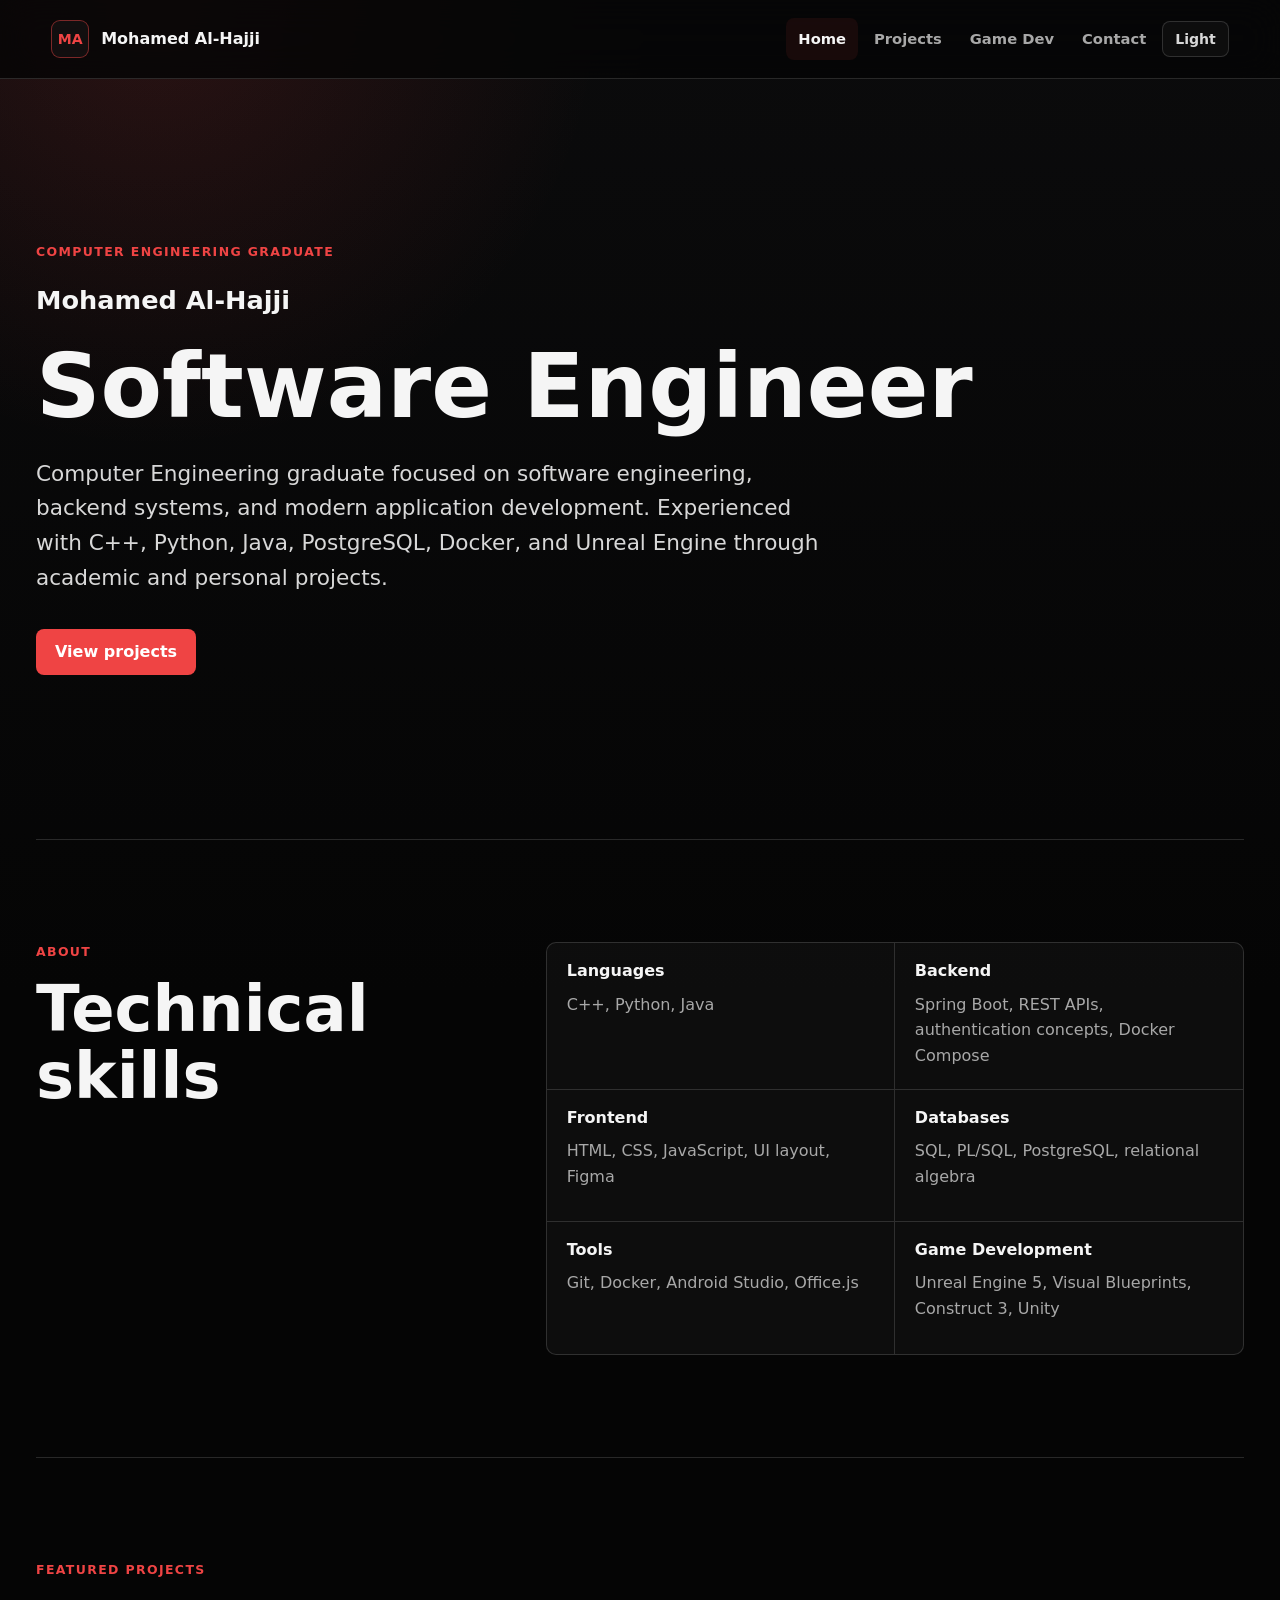
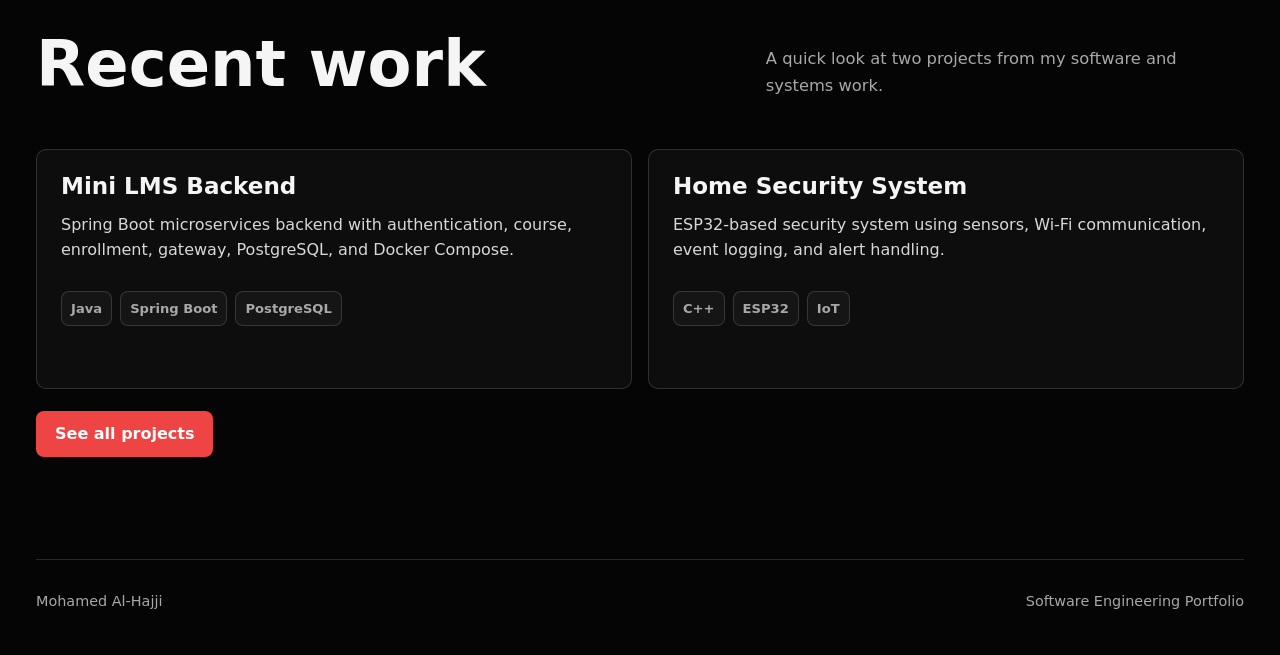
==== index.html @ 83623327 "Update contact and game dev pages" ====
<!DOCTYPE html>
<html lang="en">
<head>
    <meta charset="UTF-8" />
    <meta name="viewport" content="width=device-width, initial-scale=1.0" />
    <meta name="description" content="Mohamed Al-Hajji - Software Engineer portfolio." />
    <title>Mohamed Al-Hajji | Software Engineer</title>
    <link rel="icon" href="data:," />
    <link rel="stylesheet" href="styles.css?v=20260515-4" />
</head>
<body>
    <header class="site-header">
        <a class="brand" href="index.html" aria-label="Mohamed Al-Hajji home">
            <span class="brand-mark">MA</span>
            <span>Mohamed Al-Hajji</span>
        </a>

        <button class="nav-toggle" type="button" aria-label="Open navigation" aria-expanded="false">
            <span></span>
            <span></span>
        </button>

        <nav class="site-nav" aria-label="Primary navigation">
            <a class="active" href="index.html">Home</a>
            <a href="projects.html">Projects</a>
            <a href="game-dev.html">Game Dev</a>
            <a href="contact.html">Contact</a>
            <button class="theme-toggle" type="button" aria-label="Toggle light and dark mode">Light</button>
        </nav>
    </header>

    <main>
        <section class="hero compact-hero">
            <div class="hero-inner">
                <div class="hero-copy reveal">
                    <p class="eyebrow">Computer Engineering Graduate</p>
                    <p class="hero-name">Mohamed Al-Hajji</p>
                    <h1>Software Engineer</h1>
                    <p class="hero-text">
                        Computer Engineering graduate focused on software engineering, backend systems, and modern application development. Experienced with C++, Python, Java, PostgreSQL, Docker, and Unreal Engine through academic and personal projects.
                    </p>
                    <div class="hero-actions">
                        <a class="button primary" href="projects.html">View projects</a>
                    </div>
                </div>
            </div>
        </section>

        <section class="section-block split-section">
            <div class="section-header reveal">
                <p class="eyebrow">About</p>
                <h2>Technical skills</h2>
            </div>

            <div id="skills" class="skill-matrix reveal">
                <div>
                    <h3>Languages</h3>
                    <p>C++, Python, Java</p>
                </div>
                <div>
                    <h3>Backend</h3>
                    <p>Spring Boot, REST APIs, authentication concepts, Docker Compose</p>
                </div>
                <div>
                    <h3>Frontend</h3>
                    <p>HTML, CSS, JavaScript, UI layout, Figma</p>
                </div>
                <div>
                    <h3>Databases</h3>
                    <p>SQL, PL/SQL, PostgreSQL, relational algebra</p>
                </div>
                <div>
                    <h3>Tools</h3>
                    <p>Git, Docker, Android Studio, Office.js</p>
                </div>
                <div>
                    <h3>Game Development</h3>
                    <p>Unreal Engine 5, Visual Blueprints, Construct 3, Unity</p>
                </div>
            </div>
        </section>

        <section class="section-block featured-section">
            <div class="section-header reveal">
                <p class="eyebrow">Featured projects</p>
                <h2>Recent work</h2>
                <p>A quick look at two projects from my software and systems work.</p>
            </div>

            <div class="featured-projects">
                <article class="featured-card reveal">
                    <h3>Mini LMS Backend</h3>
                    <p>Spring Boot microservices backend with authentication, course, enrollment, gateway, PostgreSQL, and Docker Compose.</p>
                    <div class="tag-row">
                        <span>Java</span>
                        <span>Spring Boot</span>
                        <span>PostgreSQL</span>
                    </div>
                </article>

                <article class="featured-card reveal">
                    <h3>Home Security System</h3>
                    <p>ESP32-based security system using sensors, Wi-Fi communication, event logging, and alert handling.</p>
                    <div class="tag-row">
                        <span>C++</span>
                        <span>ESP32</span>
                        <span>IoT</span>
                    </div>
                </article>
            </div>

            <div class="section-actions reveal">
                <a class="button primary" href="projects.html">See all projects</a>
            </div>
        </section>

    </main>

    <footer class="site-footer">
        <span>Mohamed Al-Hajji</span>
        <span>Software Engineering Portfolio</span>
    </footer>

    <script src="script.js?v=20260515-3"></script>
</body>
</html>
---- styles.css ----
:root {
    color-scheme: dark;
    --bg: #050505;
    --bg-2: #0b0b0c;
    --panel: #111113;
    --panel-2: #171719;
    --text: #f5f5f5;
    --muted: #a8a8a8;
    --soft: #d8d8d8;
    --line: rgba(255, 255, 255, 0.14);
    --line-strong: rgba(239, 68, 68, 0.48);
    --accent: #ef4444;
    --accent-2: #fca5a5;
    --shadow: 0 24px 90px rgba(0, 0, 0, 0.36);
    --radius: 10px;
    --page: min(100% - 72px, 1400px);
    --nav-bg: rgba(5, 5, 5, 0.82);
    --tile-bg: rgba(255, 255, 255, 0.035);
    --tile-hover: rgba(239, 68, 68, 0.08);
    --button-bg: var(--accent);
    --button-text: #fff;
}

[data-theme="light"] {
    color-scheme: light;
    --bg: #ffffff;
    --bg-2: #f7f7f8;
    --panel: #ffffff;
    --panel-2: #f4f4f5;
    --text: #171717;
    --muted: #666666;
    --soft: #2f2f2f;
    --line: rgba(23, 23, 23, 0.13);
    --line-strong: rgba(220, 38, 38, 0.46);
    --accent: #dc2626;
    --accent-2: #991b1b;
    --shadow: 0 24px 90px rgba(23, 23, 23, 0.10);
    --nav-bg: rgba(255, 255, 255, 0.86);
    --tile-bg: rgba(23, 23, 23, 0.025);
    --tile-hover: rgba(220, 38, 38, 0.06);
    --button-bg: var(--accent);
    --button-text: #fff;
}

* {
    box-sizing: border-box;
}

html {
    scroll-behavior: smooth;
    overflow-x: hidden;
}

body {
    margin: 0;
    overflow-x: hidden;
    background:
        radial-gradient(circle at 12% 0%, color-mix(in srgb, var(--accent) 14%, transparent), transparent 28rem),
        linear-gradient(180deg, var(--bg-2) 0%, var(--bg) 44%, var(--bg) 100%);
    color: var(--text);
    font-family: Inter, ui-sans-serif, system-ui, -apple-system, BlinkMacSystemFont, "Segoe UI", sans-serif;
    line-height: 1.6;
    text-rendering: optimizeLegibility;
}

body.nav-open {
    overflow: hidden;
}

body.modal-open {
    overflow: hidden;
}

a {
    color: inherit;
}

img {
    display: block;
    max-width: 100%;
}

.site-header {
    position: sticky;
    top: 0;
    z-index: 20;
    display: flex;
    align-items: center;
    justify-content: space-between;
    width: 100%;
    padding: 18px clamp(24px, 4vw, 56px);
    background: var(--nav-bg);
    border-bottom: 1px solid var(--line);
    backdrop-filter: blur(18px);
}

.brand {
    display: inline-flex;
    align-items: center;
    gap: 12px;
    color: var(--text);
    font-weight: 760;
    text-decoration: none;
}

.brand-mark {
    display: grid;
    place-items: center;
    width: 38px;
    height: 38px;
    border: 1px solid var(--line-strong);
    border-radius: 9px;
    background: var(--tile-bg);
    color: var(--accent);
    font-size: 0.88rem;
    font-weight: 850;
}

.site-nav {
    display: flex;
    align-items: center;
    gap: 4px;
}

.site-nav a {
    padding: 9px 12px;
    border-radius: 8px;
    color: var(--muted);
    font-size: 0.92rem;
    font-weight: 680;
    text-decoration: none;
    transition: color 160ms ease, background 160ms ease;
}

.site-nav a:hover,
.site-nav a.active {
    background: var(--tile-hover);
    color: var(--text);
}

.theme-toggle {
    min-height: 36px;
    padding: 0 12px;
    border: 1px solid var(--line);
    border-radius: 8px;
    background: var(--tile-bg);
    color: var(--soft);
    font: inherit;
    font-size: 0.88rem;
    font-weight: 780;
    cursor: pointer;
}

.theme-toggle:hover {
    border-color: var(--line-strong);
    color: var(--text);
}

.nav-toggle {
    display: none;
    width: 42px;
    height: 42px;
    border: 1px solid var(--line-strong);
    border-radius: 9px;
    background: rgba(255, 255, 255, 0.04);
    cursor: pointer;
}

.nav-toggle span {
    display: block;
    width: 18px;
    height: 2px;
    margin: 5px auto;
    background: var(--text);
    transition: transform 180ms ease;
}

.hero {
    min-height: calc(100svh - 75px);
    display: grid;
    align-items: center;
    padding: clamp(46px, 6vw, 74px) 0;
}

.compact-hero {
    min-height: min(760px, calc(100svh - 75px));
}

.page-hero {
    min-height: auto;
    padding-bottom: 42px;
}

.hero-inner,
.section-block,
.contact-inner,
.site-footer {
    width: var(--page);
    margin: 0 auto;
}

.hero-inner {
    display: grid;
    grid-template-columns: 1fr;
    gap: clamp(30px, 5vw, 58px);
    align-items: start;
}

.hero-copy,
.hero-summary {
    min-width: 0;
    max-width: 100%;
}

.eyebrow {
    margin: 0;
    color: var(--accent);
    font-size: 0.78rem;
    font-weight: 850;
    letter-spacing: 0.11em;
    text-transform: uppercase;
}

h1,
h2,
h3 {
    margin: 0;
    line-height: 1.05;
    letter-spacing: 0;
    text-wrap: balance;
}

h1 {
    max-width: 1180px;
    margin-top: 18px;
    font-size: clamp(3.2rem, 6.1vw, 6.65rem);
}

h2 {
    max-width: 860px;
    font-size: clamp(2.1rem, 5vw, 4.4rem);
}

h3 {
    font-size: clamp(1.18rem, 1.8vw, 1.6rem);
}

p {
    margin: 0;
    color: var(--muted);
    overflow-wrap: break-word;
}

.hero-text {
    max-width: 760px;
    margin-top: 24px;
    color: var(--soft);
    font-size: clamp(1.05rem, 1.8vw, 1.35rem);
}

.hero-name {
    margin-top: 18px;
    color: var(--text);
    font-size: clamp(1.2rem, 2vw, 1.8rem);
    font-weight: 850;
}

.compact-hero h1,
.page-hero h1 {
    font-size: clamp(3.2rem, 7vw, 7.5rem);
}

.compact-hero .hero-text {
    max-width: 800px;
}

.hero-actions {
    display: flex;
    flex-wrap: wrap;
    gap: 12px;
    margin-top: 34px;
}

.button {
    display: inline-flex;
    align-items: center;
    justify-content: center;
    min-height: 46px;
    padding: 0 18px;
    border: 1px solid transparent;
    border-radius: 8px;
    font-weight: 780;
    text-decoration: none;
    transition: transform 160ms ease, background 160ms ease, border-color 160ms ease;
}

.button:hover {
    transform: translateY(-2px);
}

.button.primary {
    background: var(--button-bg);
    color: var(--button-text);
}

.button.secondary {
    border-color: var(--line-strong);
    background: rgba(255, 255, 255, 0.04);
    color: var(--text);
}

.hero-summary {
    width: 100%;
    padding: 24px;
    border: 1px solid var(--line);
    border-radius: var(--radius);
    background: var(--tile-bg);
    box-shadow: var(--shadow);
}

.hero-summary dl {
    display: grid;
    grid-template-columns: repeat(3, minmax(0, 1fr));
    gap: 22px;
    margin: 0;
}

.hero-summary div {
    display: grid;
    gap: 4px;
    padding-right: 22px;
    border-right: 1px solid var(--line);
}

.hero-summary div:last-child {
    padding-right: 0;
    border-right: 0;
}

.hero-summary dt {
    color: var(--muted);
    font-size: 0.78rem;
    font-weight: 800;
    text-transform: uppercase;
}

.hero-summary dd {
    margin: 0;
    color: var(--text);
    font-weight: 760;
}

.section-block {
    padding: clamp(58px, 8vw, 104px) 0;
    border-top: 1px solid var(--line);
    scroll-margin-top: 78px;
}

.section-header {
    display: grid;
    grid-template-columns: minmax(0, 0.88fr) minmax(320px, 0.62fr);
    gap: clamp(22px, 4vw, 64px);
    align-items: end;
    margin-bottom: clamp(28px, 4vw, 50px);
}

.section-header .eyebrow {
    grid-column: 1 / -1;
}

.section-header p:not(.eyebrow) {
    max-width: 520px;
    font-size: 1.02rem;
}

.work-list {
    display: grid;
    border-top: 1px solid var(--line);
}

.project-grid {
    display: grid;
    grid-template-columns: repeat(3, minmax(0, 1fr));
    gap: 16px;
}

.project-tile {
    display: flex;
    flex-direction: column;
    min-height: 228px;
    padding: 22px;
    border: 1px solid var(--line);
    border-radius: var(--radius);
    background: var(--tile-bg);
    color: inherit;
    text-align: left;
    cursor: pointer;
    transition: transform 170ms ease, border-color 170ms ease, background 170ms ease;
}

.project-tile:hover,
.project-tile:focus-visible {
    transform: translateY(-4px);
    border-color: var(--line-strong);
    background: var(--tile-hover);
    outline: none;
}

.project-tile > span {
    color: var(--accent);
    font-size: 0.82rem;
    font-weight: 850;
}

.project-tile h3 {
    margin-top: 0;
}

.project-tile p {
    margin-top: 12px;
    color: var(--soft);
}

.project-tile .tag-row {
    margin-top: auto;
    padding-top: 20px;
}

.featured-projects {
    display: grid;
    grid-template-columns: repeat(2, minmax(0, 1fr));
    gap: 16px;
}

.featured-card {
    min-height: 240px;
    padding: 24px;
    border: 1px solid var(--line);
    border-radius: var(--radius);
    background: var(--tile-bg);
}

.featured-card p {
    margin-top: 14px;
    color: var(--soft);
}

.featured-card .tag-row {
    margin-top: 28px;
}

.section-actions {
    display: flex;
    margin-top: 22px;
}

.work-item {
    display: grid;
    grid-template-columns: 96px minmax(0, 1fr);
    gap: clamp(20px, 4vw, 54px);
    padding: clamp(26px, 4vw, 46px) 0;
    border-bottom: 1px solid var(--line);
}

.work-index {
    color: var(--accent);
    font-size: 0.95rem;
    font-weight: 850;
}

.work-main {
    display: grid;
    grid-template-columns: minmax(0, 1fr) minmax(260px, 0.44fr);
    gap: clamp(18px, 4vw, 58px);
    align-items: start;
}

.work-title-row {
    display: grid;
    gap: 10px;
}

.work-title-row span {
    width: max-content;
    max-width: 100%;
    padding: 6px 10px;
    border: 1px solid var(--line);
    border-radius: 999px;
    color: var(--accent-2);
    font-size: 0.78rem;
    font-weight: 800;
}

.work-main p {
    color: var(--soft);
    font-size: 1rem;
}

.tag-row {
    grid-column: 1 / -1;
    display: flex;
    flex-wrap: wrap;
    gap: 8px;
}

.tag-row span {
    padding: 6px 9px;
    border: 1px solid var(--line);
    border-radius: 8px;
    background: var(--tile-bg);
    color: var(--muted);
    font-size: 0.82rem;
    font-weight: 720;
}

.split-section {
    display: grid;
    grid-template-columns: minmax(0, 0.62fr) minmax(0, 1fr);
    gap: clamp(28px, 6vw, 90px);
    align-items: start;
}

.split-section .section-header {
    display: block;
    margin-bottom: 0;
}

.split-section .section-header h2 {
    margin-top: 14px;
}

.split-section .section-header p:not(.eyebrow) {
    margin-top: 18px;
}

.skill-matrix {
    display: grid;
    grid-template-columns: repeat(2, minmax(0, 1fr));
    border: 1px solid var(--line);
    border-radius: var(--radius);
    overflow: hidden;
    background: var(--tile-bg);
}

.skill-matrix div {
    min-height: 132px;
    padding: 20px;
    border-right: 1px solid var(--line);
    border-bottom: 1px solid var(--line);
}

.skill-matrix div:nth-child(2n) {
    border-right: 0;
}

.skill-matrix div:nth-last-child(-n + 2) {
    border-bottom: 0;
}

.skill-matrix h3 {
    font-size: 1rem;
}

.skill-matrix p {
    margin-top: 12px;
}

.secondary-section {
    color: var(--soft);
}

.game-list {
    display: grid;
    grid-template-columns: repeat(3, minmax(0, 1fr));
    gap: 16px;
}

.game-hero h1 {
    max-width: 900px;
}

.game-hero {
    min-height: auto;
    padding-bottom: clamp(34px, 5vw, 56px);
}

.game-showcase {
    display: grid;
    gap: 22px;
}

.game-feature {
    display: grid;
    grid-template-columns: minmax(280px, 0.48fr) minmax(0, 1fr);
    gap: clamp(20px, 4vw, 56px);
    align-items: center;
    padding: clamp(16px, 2.6vw, 28px);
    border: 1px solid var(--line);
    border-radius: var(--radius);
    background: var(--tile-bg);
}

.game-feature img {
    width: 100%;
    aspect-ratio: 16 / 9;
    object-fit: cover;
    border: 1px solid var(--line);
    border-radius: 8px;
}

.game-feature span {
    color: var(--accent);
    font-size: 0.78rem;
    font-weight: 850;
    letter-spacing: 0.08em;
    text-transform: uppercase;
}

.game-feature h3 {
    margin-top: 10px;
}

.game-feature p {
    max-width: 700px;
    margin-top: 14px;
    color: var(--soft);
}

.game-feature a {
    display: inline-flex;
    margin-top: 18px;
    color: var(--accent-2);
    font-weight: 800;
    text-decoration: none;
}

.game-feature a:hover {
    text-decoration: underline;
}

.game-item {
    overflow: hidden;
    border: 1px solid var(--line);
    border-radius: var(--radius);
    background: var(--tile-bg);
}

.game-item img {
    width: 100%;
    aspect-ratio: 16 / 9;
    object-fit: cover;
    border-bottom: 1px solid var(--line);
}

.game-item div {
    padding: 18px;
}

.game-item h3 {
    font-size: 1.08rem;
}

.game-item p {
    margin-top: 9px;
    font-size: 0.92rem;
}

.game-item a {
    display: inline-flex;
    margin-top: 14px;
    color: var(--accent-2);
    font-weight: 800;
    text-decoration: none;
}

.game-item a:hover {
    text-decoration: underline;
}

.resume-panel {
    display: grid;
    grid-template-columns: minmax(240px, 360px) minmax(0, 1fr);
    gap: clamp(24px, 6vw, 80px);
    align-items: center;
    padding: clamp(18px, 3vw, 28px);
    border: 1px solid var(--line);
    border-radius: var(--radius);
    background: var(--tile-bg);
}

.resume-page-section {
    padding-top: 30px;
}

.contact-hero {
    padding-bottom: clamp(34px, 5vw, 56px);
}

.resume-preview-large {
    max-width: 430px;
}

.resume-preview {
    overflow: hidden;
    border: 1px solid var(--line);
    border-radius: 8px;
    background: #fff;
}

.resume-preview img {
    width: 100%;
}

.resume-copy {
    max-width: 620px;
}

.resume-copy p {
    margin-top: 14px;
    color: var(--soft);
}

.resume-copy .button {
    margin-top: 24px;
}

.resume-summary-grid {
    display: grid;
    grid-template-columns: repeat(2, minmax(0, 1fr));
    gap: 12px;
    margin-top: 22px;
}

.resume-summary-grid div {
    padding: 16px;
    border: 1px solid var(--line);
    border-radius: 8px;
    background: var(--tile-bg);
}

.resume-summary-grid h4 {
    margin: 0;
    color: var(--text);
    font-size: 0.92rem;
}

.resume-summary-grid p {
    margin-top: 8px;
    font-size: 0.92rem;
}

.contact-section {
    padding: clamp(64px, 9vw, 118px) 0;
    border-top: 1px solid var(--line);
}

.project-modal[hidden] {
    display: none;
}

.project-modal {
    position: fixed;
    inset: 0;
    z-index: 50;
    display: grid;
    place-items: center;
    padding: 22px;
}

.modal-backdrop {
    position: absolute;
    inset: 0;
    background: rgba(3, 6, 12, 0.78);
    backdrop-filter: blur(10px);
}

.modal-card {
    position: relative;
    width: min(900px, 100%);
    max-height: min(760px, calc(100vh - 44px));
    overflow: auto;
    padding: clamp(24px, 4vw, 42px);
    border: 1px solid var(--line-strong);
    border-radius: var(--radius);
    background: var(--panel);
    box-shadow: var(--shadow);
}

.modal-close {
    position: absolute;
    top: 18px;
    right: 18px;
    min-height: 38px;
    padding: 0 12px;
    border: 1px solid var(--line);
    border-radius: 8px;
    background: var(--tile-bg);
    color: var(--soft);
    font: inherit;
    font-weight: 760;
    cursor: pointer;
}

.modal-close:hover {
    color: var(--text);
    border-color: var(--line-strong);
}

.modal-card h2 {
    max-width: 720px;
    margin-top: 12px;
    font-size: clamp(2rem, 5vw, 4rem);
}

#modal-summary {
    max-width: 760px;
    margin-top: 18px;
    color: var(--soft);
    font-size: 1.06rem;
}

.modal-grid {
    display: grid;
    grid-template-columns: minmax(0, 1fr) minmax(220px, 0.42fr);
    gap: clamp(22px, 4vw, 54px);
    margin-top: 34px;
}

.modal-grid h3 {
    font-size: 1rem;
}

.modal-grid ul {
    display: grid;
    gap: 10px;
    margin: 14px 0 0;
    padding-left: 18px;
    color: var(--soft);
}

.contact-inner h2 {
    max-width: 950px;
    margin-top: 14px;
}

.contact-links {
    display: flex;
    flex-wrap: wrap;
    gap: 12px;
    margin-top: 28px;
}

.contact-links a {
    padding: 10px 13px;
    border: 1px solid var(--line);
    border-radius: 8px;
    color: var(--soft);
    text-decoration: none;
}

.contact-links a:hover {
    border-color: var(--line-strong);
    color: var(--text);
}

.certificates-section {
    padding-top: clamp(42px, 6vw, 72px);
}

.certificate-grid {
    display: grid;
    grid-template-columns: repeat(3, minmax(0, 1fr));
    gap: 16px;
}

.certificate-card {
    display: flex;
    flex-direction: column;
    min-height: 230px;
    padding: 22px;
    border: 1px solid var(--line);
    border-radius: var(--radius);
    background: var(--tile-bg);
    color: inherit;
    text-decoration: none;
    transition: transform 170ms ease, border-color 170ms ease, background 170ms ease;
}

.certificate-card:hover,
.certificate-card:focus-visible {
    transform: translateY(-4px);
    border-color: var(--line-strong);
    background: var(--tile-hover);
    outline: none;
}

.certificate-card span {
    color: var(--accent);
    font-size: 0.78rem;
    font-weight: 850;
    letter-spacing: 0.08em;
    text-transform: uppercase;
}

.certificate-card h3 {
    margin-top: 24px;
}

.certificate-card p {
    margin-top: 12px;
    color: var(--soft);
}

.game-project-grid .game-tile {
    min-height: 390px;
}

.game-tile img {
    width: 100%;
    aspect-ratio: 16 / 9;
    object-fit: cover;
    border: 1px solid var(--line);
    border-radius: 8px;
    margin-bottom: 18px;
}

.game-tile h3 {
    margin-top: 0;
}

.modal-link {
    display: inline-flex;
    align-items: center;
    justify-content: center;
    margin-top: 20px;
    min-height: 44px;
    padding: 0 16px;
    border: 1px solid var(--accent);
    border-radius: 8px;
    background: var(--accent);
    color: #fff;
    font-weight: 850;
    text-decoration: none;
    transition: transform 160ms ease, background 160ms ease;
}

.modal-link:hover {
    transform: translateY(-2px);
    text-decoration: none;
}

.site-footer {
    display: flex;
    justify-content: space-between;
    gap: 18px;
    padding: 30px 0 42px;
    border-top: 1px solid var(--line);
    color: var(--muted);
    font-size: 0.9rem;
}

.reveal {
    opacity: 0;
    transform: translateY(12px);
    transition: opacity 520ms ease, transform 520ms ease;
}

.reveal.is-visible {
    opacity: 1;
    transform: translateY(0);
}

@media (prefers-reduced-motion: reduce) {
    html {
        scroll-behavior: auto;
    }

    *,
    *::before,
    *::after {
        transition-duration: 1ms !important;
        animation-duration: 1ms !important;
        animation-iteration-count: 1 !important;
    }
}

@media (max-width: 1040px) {
    :root {
        --page: min(100% - 44px, 1400px);
    }

    .hero-inner,
    .section-header,
    .split-section,
    .work-main {
        grid-template-columns: 1fr;
    }

    .hero {
        min-height: auto;
    }

    .hero-summary {
        max-width: 640px;
    }

    .hero-summary dl {
        grid-template-columns: 1fr;
    }

    .hero-summary div {
        padding-right: 0;
        padding-bottom: 20px;
        border-right: 0;
        border-bottom: 1px solid var(--line);
    }

    .hero-summary div:last-child {
        padding-bottom: 0;
        border-bottom: 0;
    }

    .game-list {
        grid-template-columns: 1fr;
    }

    .project-grid {
        grid-template-columns: repeat(2, minmax(0, 1fr));
    }

    .certificate-grid {
        grid-template-columns: 1fr;
    }

    .game-feature {
        grid-template-columns: 1fr;
    }

    .game-item {
        display: grid;
        grid-template-columns: 240px minmax(0, 1fr);
        align-items: stretch;
    }

    .game-item img {
        height: 100%;
        min-height: 170px;
        aspect-ratio: auto;
        border-right: 1px solid var(--line);
        border-bottom: 0;
    }
}

@media (max-width: 760px) {
    :root {
        --page: calc(100% - 28px);
    }

    .site-header {
        padding: 13px 16px;
    }

    .nav-toggle {
        display: block;
    }

    .nav-toggle[aria-expanded="true"] span:first-child {
        transform: translateY(3.5px) rotate(45deg);
    }

    .nav-toggle[aria-expanded="true"] span:last-child {
        transform: translateY(-3.5px) rotate(-45deg);
    }

    .site-nav {
        position: fixed;
        inset: 66px 14px auto 14px;
        display: grid;
        gap: 4px;
        padding: 12px;
        border: 1px solid var(--line-strong);
        border-radius: var(--radius);
        background: var(--panel);
        box-shadow: var(--shadow);
        opacity: 0;
        transform: translateY(-10px);
        pointer-events: none;
        transition: opacity 160ms ease, transform 160ms ease;
    }

    body.nav-open .site-nav {
        opacity: 1;
        transform: translateY(0);
        pointer-events: auto;
    }

    .hero {
        min-height: calc(100svh - 69px);
        padding: 46px 0 64px;
    }

    h1 {
        font-size: clamp(3.05rem, 15vw, 4.4rem);
    }

    h2 {
        font-size: clamp(2rem, 10vw, 3.1rem);
    }

    .work-item {
        grid-template-columns: 1fr;
    }

    .work-index {
        font-size: 0.84rem;
    }

    .skill-matrix,
    .resume-summary-grid,
    .resume-panel,
    .game-item,
    .project-grid,
    .featured-projects,
    .modal-grid {
        grid-template-columns: 1fr;
    }

    .project-tile {
        min-height: 210px;
    }

    .skill-matrix div,
    .skill-matrix div:nth-child(2n),
    .skill-matrix div:nth-last-child(-n + 2) {
        min-height: auto;
        border-right: 0;
        border-bottom: 1px solid var(--line);
    }

    .skill-matrix div:last-child {
        border-bottom: 0;
    }

    .game-item img {
        height: auto;
        min-height: 0;
        aspect-ratio: 16 / 9;
        border-right: 0;
        border-bottom: 1px solid var(--line);
    }

    .hero-actions .button,
    .contact-links a {
        width: 100%;
    }

    .site-footer {
        display: grid;
    }
}
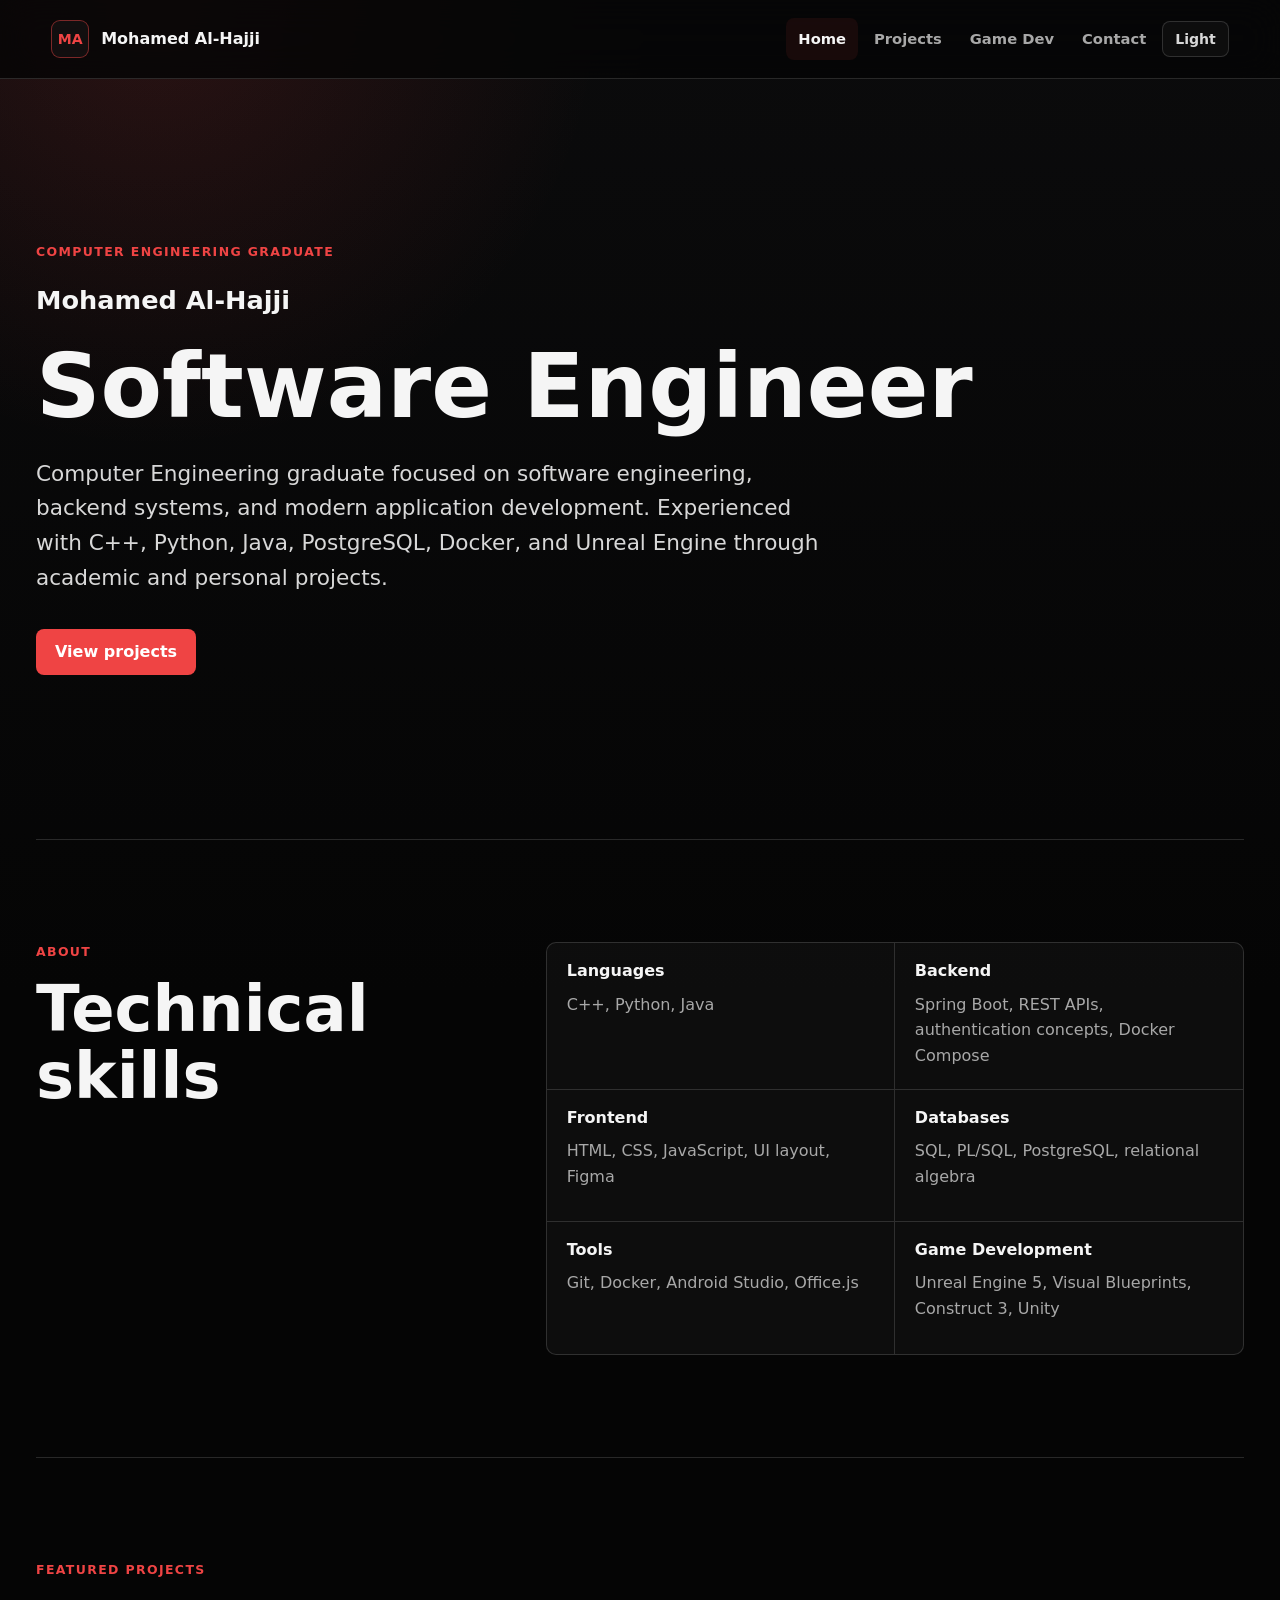
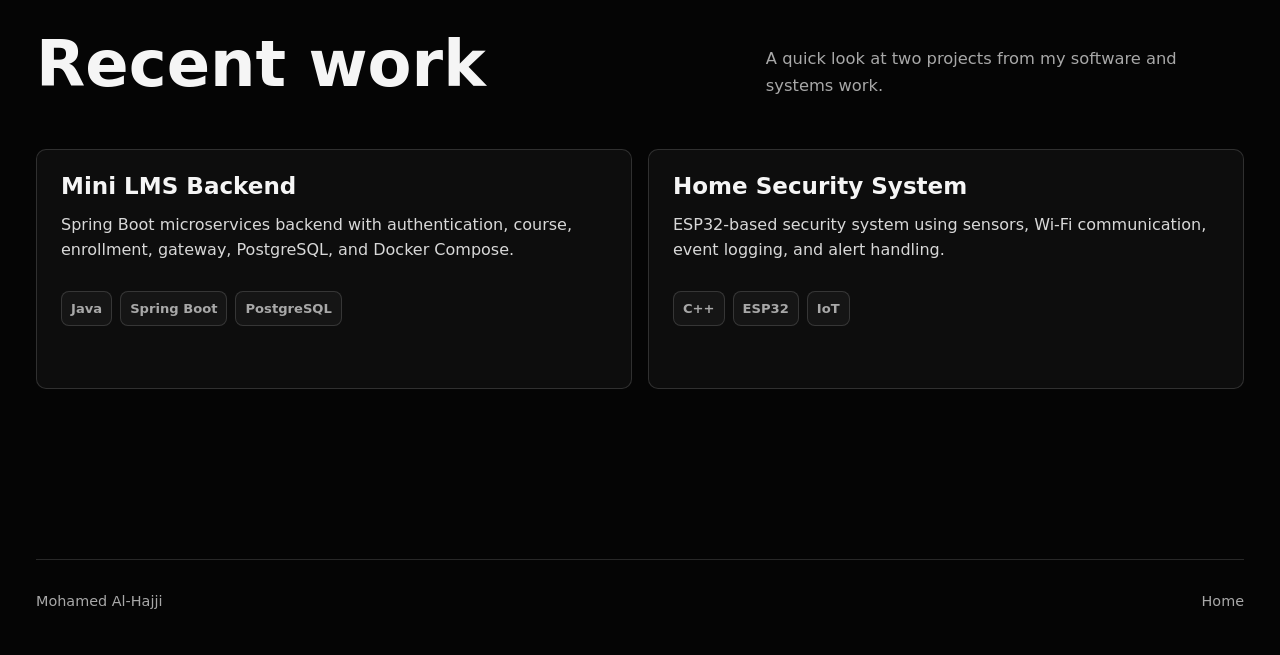
==== commit 36e8641f: "Highlight GambaSim and list game projects" ====
--- a/index.html
+++ b/index.html
@@ -6,7 +6,7 @@
     <meta name="description" content="Mohamed Al-Hajji - Software Engineer portfolio." />
     <title>Mohamed Al-Hajji | Software Engineer</title>
     <link rel="icon" href="data:," />
-    <link rel="stylesheet" href="styles.css?v=20260515-4" />
+    <link rel="stylesheet" href="styles.css?v=20260521-3" />
 </head>
 <body>
     <header class="site-header">
@@ -118,9 +118,9 @@
 
     <footer class="site-footer">
         <span>Mohamed Al-Hajji</span>
-        <span>Software Engineering Portfolio</span>
+        <span>Home</span>
     </footer>
 
-    <script src="script.js?v=20260515-3"></script>
+    <script src="script.js?v=20260521-3"></script>
 </body>
 </html>
--- a/styles.css
+++ b/styles.css
@@ -321,14 +321,14 @@
 .hero-summary dl {
     display: grid;
     grid-template-columns: repeat(3, minmax(0, 1fr));
-    gap: 22px;
+    gap: 18px;
     margin: 0;
 }
 
 .hero-summary div {
     display: grid;
     gap: 4px;
-    padding-right: 22px;
+    padding-right: 18px;
     border-right: 1px solid var(--line);
 }
 
@@ -575,13 +575,103 @@
     gap: 16px;
 }
 
+.game-project-list {
+    display: grid;
+    gap: 16px;
+}
+
+.game-list-card {
+    display: grid;
+    grid-template-columns: minmax(220px, 0.34fr) minmax(0, 1fr);
+    gap: clamp(18px, 3vw, 34px);
+    align-items: center;
+    min-height: 220px;
+    padding: 18px;
+    border: 1px solid var(--line);
+    border-radius: var(--radius);
+    background: var(--tile-bg);
+    color: inherit;
+    font: inherit;
+    text-align: left;
+    cursor: pointer;
+    transition: transform 170ms ease, border-color 170ms ease, background 170ms ease;
+}
+
+.game-list-card:hover,
+.game-list-card:focus-visible {
+    transform: translateY(-3px);
+    border-color: var(--line-strong);
+    background: var(--tile-hover);
+    outline: none;
+}
+
+.game-list-card img {
+    width: 100%;
+    aspect-ratio: 16 / 9;
+    object-fit: cover;
+    border: 1px solid var(--line);
+    border-radius: 8px;
+}
+
+.game-list-card h3 {
+    margin-top: 0;
+}
+
+.game-list-card p {
+    max-width: 760px;
+    margin-top: 12px;
+    color: var(--soft);
+}
+
+.game-list-card .tag-row {
+    margin-top: 18px;
+}
+
+.game-list-card-featured {
+    grid-template-columns: minmax(320px, 0.48fr) minmax(0, 1fr);
+    min-height: 320px;
+    padding: clamp(18px, 3vw, 28px);
+    border-color: var(--line-strong);
+    background: linear-gradient(135deg, var(--tile-hover), var(--tile-bg));
+}
+
+.game-list-card-featured h3 {
+    font-size: clamp(2rem, 4.4vw, 4rem);
+}
+
+.game-list-card-featured p {
+    max-width: 860px;
+    font-size: clamp(1.02rem, 1.7vw, 1.22rem);
+}
+
+.game-card-label {
+    display: inline-flex;
+    margin-bottom: 12px;
+    color: var(--accent);
+    font-size: 0.78rem;
+    font-weight: 850;
+    letter-spacing: 0.09em;
+    text-transform: uppercase;
+}
+
 .game-hero h1 {
     max-width: 900px;
 }
 
 .game-hero {
     min-height: auto;
-    padding-bottom: clamp(34px, 5vw, 56px);
+    padding: clamp(34px, 5vw, 58px) 0 clamp(26px, 4vw, 42px);
+}
+
+.game-hero .hero-inner {
+    grid-template-columns: minmax(0, 0.72fr) minmax(420px, 1fr);
+    gap: clamp(24px, 4vw, 48px);
+    align-items: center;
+}
+
+.game-hero h1 {
+    margin-top: 0;
+    font-size: clamp(2.7rem, 5vw, 5.4rem);
 }
 
 .game-showcase {
@@ -863,8 +953,20 @@
     color: var(--text);
 }
 
-.certificates-section {
-    padding-top: clamp(42px, 6vw, 72px);
+.certificates-section,
+#games {
+    padding-top: clamp(34px, 5vw, 64px);
+    padding-bottom: clamp(42px, 6vw, 78px);
+}
+
+.certificates-section .section-header,
+#games .section-header {
+    margin-bottom: clamp(22px, 3vw, 34px);
+}
+
+.certificates-section .section-header h2,
+#games .section-header h2 {
+    font-size: clamp(1.9rem, 3.5vw, 3.35rem);
 }
 
 .certificate-grid {
@@ -876,13 +978,17 @@
 .certificate-card {
     display: flex;
     flex-direction: column;
-    min-height: 230px;
-    padding: 22px;
+    min-height: 0;
+    overflow: hidden;
+    padding: 0;
     border: 1px solid var(--line);
     border-radius: var(--radius);
     background: var(--tile-bg);
     color: inherit;
+    font: inherit;
+    text-align: left;
     text-decoration: none;
+    cursor: pointer;
     transition: transform 170ms ease, border-color 170ms ease, background 170ms ease;
 }
 
@@ -894,7 +1000,17 @@
     outline: none;
 }
 
+.certificate-card img {
+    width: 100%;
+    aspect-ratio: 4 / 3;
+    object-fit: cover;
+    object-position: top center;
+    border-bottom: 1px solid var(--line);
+    background: #fff;
+}
+
 .certificate-card span {
+    margin: 16px 18px 0;
     color: var(--accent);
     font-size: 0.78rem;
     font-weight: 850;
@@ -903,16 +1019,12 @@
 }
 
 .certificate-card h3 {
-    margin-top: 24px;
-}
-
-.certificate-card p {
-    margin-top: 12px;
-    color: var(--soft);
+    margin: 8px 18px 18px;
+    font-size: clamp(1.05rem, 1.6vw, 1.28rem);
 }
 
 .game-project-grid .game-tile {
-    min-height: 390px;
+    min-height: 350px;
 }
 
 .game-tile img {
@@ -949,6 +1061,66 @@
     text-decoration: none;
 }
 
+.certificate-modal[hidden] {
+    display: none;
+}
+
+.certificate-modal {
+    position: fixed;
+    inset: 0;
+    z-index: 60;
+    display: grid;
+    place-items: center;
+    padding: 12px;
+}
+
+.certificate-modal-card {
+    position: relative;
+    display: grid;
+    grid-template-rows: auto auto;
+    width: min(1180px, calc((100vh - 88px) * 1.2941176471), calc(100vw - 24px));
+    max-height: calc(100vh - 24px);
+    overflow: hidden;
+    border: 1px solid var(--line-strong);
+    border-radius: var(--radius);
+    background: var(--panel);
+    box-shadow: var(--shadow);
+}
+
+.certificate-modal-header {
+    display: flex;
+    align-items: center;
+    justify-content: space-between;
+    gap: 16px;
+    padding: 16px 18px;
+    border-bottom: 1px solid var(--line);
+}
+
+.certificate-modal-header h2 {
+    max-width: calc(100% - 92px);
+    font-size: clamp(1.15rem, 2vw, 1.8rem);
+}
+
+.certificate-modal-header .modal-close {
+    position: static;
+    flex: 0 0 auto;
+}
+
+#certificate-frame {
+    width: 100%;
+    aspect-ratio: 792 / 612;
+    border: 0;
+    background: #fff;
+}
+
+#certificate-image {
+    display: none;
+    width: 100%;
+    aspect-ratio: 792 / 612;
+    object-fit: contain;
+    background: #fff;
+}
+
 .site-footer {
     display: flex;
     justify-content: space-between;
@@ -1022,6 +1194,15 @@
 
     .game-list {
         grid-template-columns: 1fr;
+    }
+
+    .game-list-card,
+    .game-list-card-featured {
+        grid-template-columns: 1fr;
+    }
+
+    .game-list-card {
+        min-height: 0;
     }
 
     .project-grid {
@@ -1099,6 +1280,31 @@
         padding: 46px 0 64px;
     }
 
+    .game-hero {
+        min-height: auto;
+        padding: 36px 0 30px;
+    }
+
+    .game-hero .hero-inner {
+        grid-template-columns: 1fr;
+        gap: 20px;
+    }
+
+    .game-hero h1 {
+        max-width: 9ch;
+        font-size: clamp(2.85rem, 13vw, 4rem);
+        line-height: 0.98;
+    }
+
+    .game-hero .hero-summary {
+        padding: 20px;
+    }
+
+    .hero-summary dd {
+        font-size: clamp(1rem, 6vw, 1.45rem);
+        line-height: 1.35;
+    }
+
     h1 {
         font-size: clamp(3.05rem, 15vw, 4.4rem);
     }
@@ -1121,12 +1327,75 @@
     .game-item,
     .project-grid,
     .featured-projects,
+    .certificate-grid,
     .modal-grid {
         grid-template-columns: 1fr;
     }
 
     .project-tile {
         min-height: 210px;
+    }
+
+    .modal-card {
+        width: min(100%, calc(100vw - 28px));
+        max-height: calc(100dvh - 28px);
+        padding: 22px;
+    }
+
+    .modal-card > .modal-close {
+        position: static;
+        justify-self: end;
+        margin-bottom: 16px;
+    }
+
+    .modal-card .eyebrow {
+        font-size: 0.72rem;
+        line-height: 1.4;
+    }
+
+    .modal-card h2 {
+        margin-top: 10px;
+        font-size: clamp(2rem, 11vw, 3rem);
+    }
+
+    #modal-summary {
+        font-size: 1.05rem;
+        line-height: 1.55;
+    }
+
+    .modal-grid {
+        gap: 22px;
+        margin-top: 28px;
+    }
+
+    .modal-grid ul {
+        gap: 12px;
+        padding-left: 20px;
+    }
+
+    .certificate-modal {
+        padding: 14px;
+    }
+
+    .certificate-modal-card {
+        width: calc(100vw - 28px);
+        max-height: calc(100dvh - 28px);
+    }
+
+    .certificate-modal-header {
+        padding: 14px;
+    }
+
+    .certificate-modal-header h2 {
+        font-size: clamp(1.15rem, 7vw, 1.7rem);
+    }
+
+    #certificate-frame {
+        display: none;
+    }
+
+    #certificate-image {
+        display: block;
     }
 
     .skill-matrix div,
@@ -1149,6 +1418,15 @@
         border-bottom: 1px solid var(--line);
     }
 
+    .game-list-card,
+    .game-list-card-featured {
+        padding: 16px;
+    }
+
+    .game-list-card-featured h3 {
+        font-size: clamp(1.75rem, 10vw, 2.7rem);
+    }
+
     .hero-actions .button,
     .contact-links a {
         width: 100%;
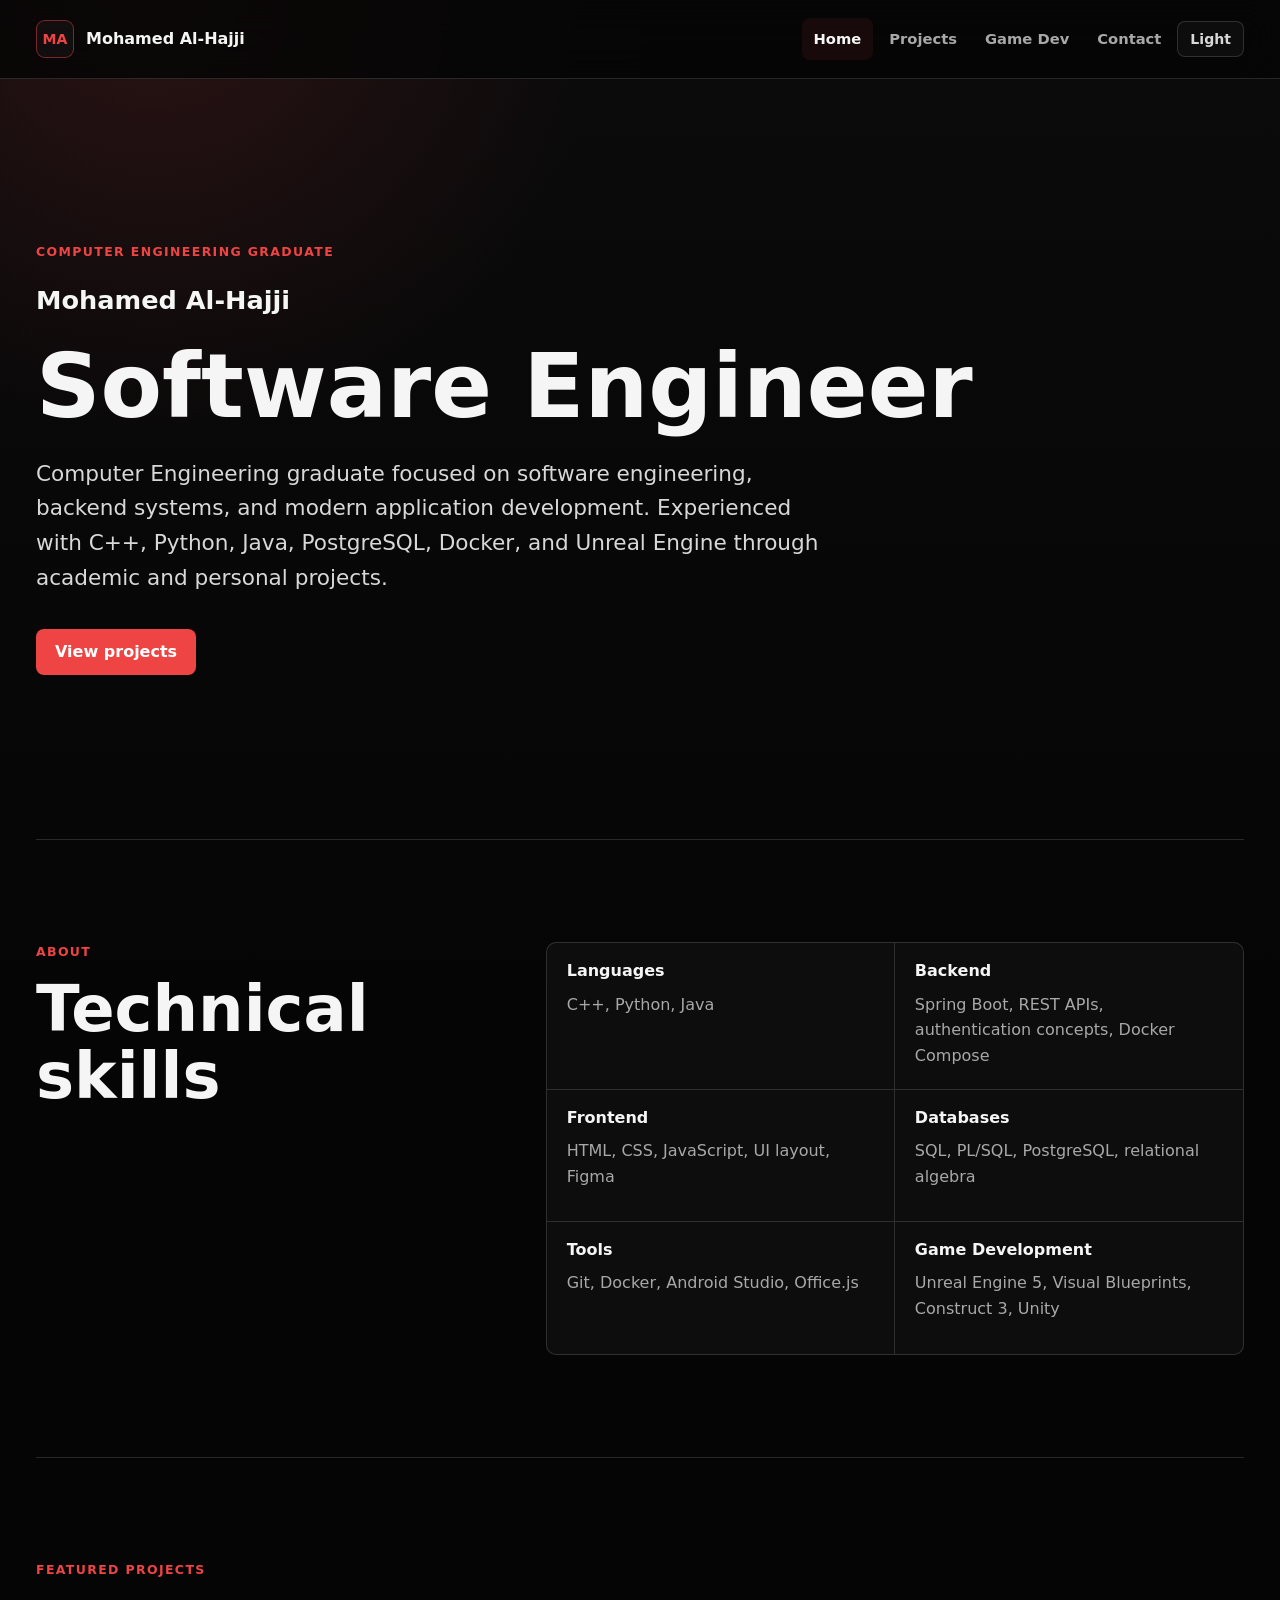
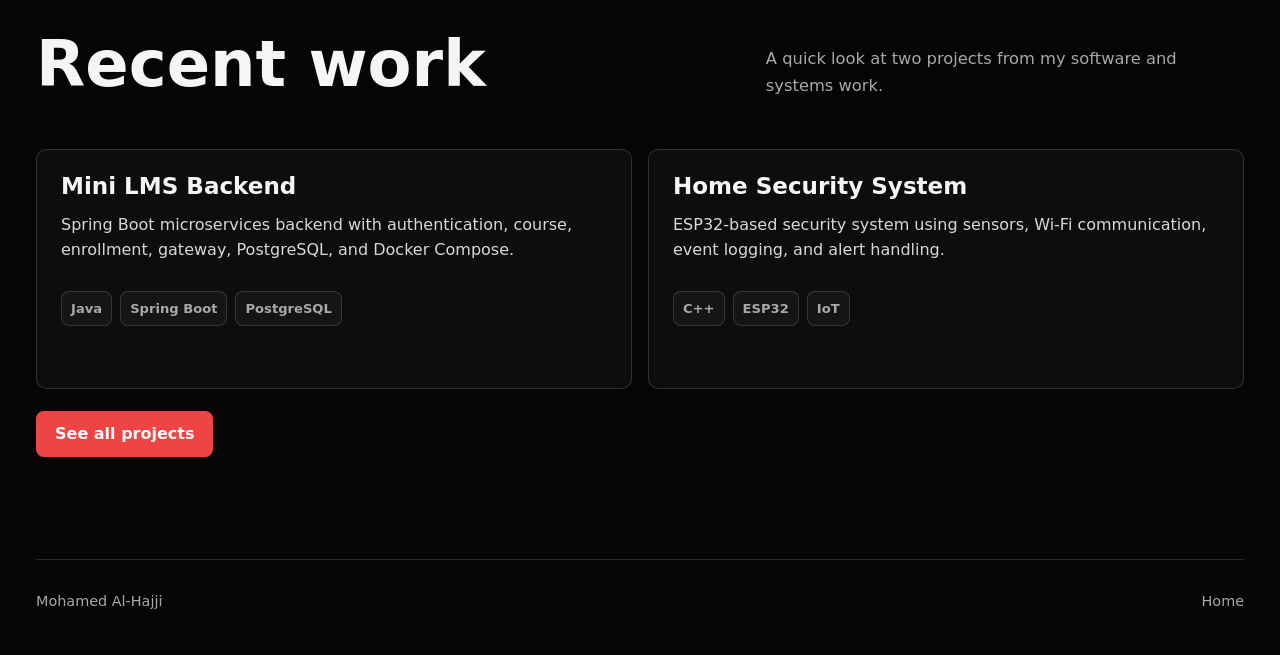
==== commit b2045d45: "Align header and modal tag spacing" ====
--- a/index.html
+++ b/index.html
@@ -6,7 +6,7 @@
     <meta name="description" content="Mohamed Al-Hajji - Software Engineer portfolio." />
     <title>Mohamed Al-Hajji | Software Engineer</title>
     <link rel="icon" href="data:," />
-    <link rel="stylesheet" href="styles.css?v=20260521-3" />
+    <link rel="stylesheet" href="styles.css?v=20260521-4" />
 </head>
 <body>
     <header class="site-header">
@@ -121,6 +121,6 @@
         <span>Home</span>
     </footer>
 
-    <script src="script.js?v=20260521-3"></script>
+    <script src="script.js?v=20260521-4"></script>
 </body>
 </html>
--- a/styles.css
+++ b/styles.css
@@ -84,19 +84,27 @@
     position: sticky;
     top: 0;
     z-index: 20;
-    display: flex;
+    display: grid;
+    grid-template-columns: minmax(0, var(--page));
     align-items: center;
-    justify-content: space-between;
+    justify-content: center;
     width: 100%;
-    padding: 18px clamp(24px, 4vw, 56px);
+    padding: 18px 0;
     background: var(--nav-bg);
     border-bottom: 1px solid var(--line);
     backdrop-filter: blur(18px);
 }
 
+.site-header > .brand,
+.site-header > .nav-toggle,
+.site-header > .site-nav {
+    grid-area: 1 / 1;
+}
+
 .brand {
     display: inline-flex;
     align-items: center;
+    justify-self: start;
     gap: 12px;
     color: var(--text);
     font-weight: 760;
@@ -119,6 +127,7 @@
 .site-nav {
     display: flex;
     align-items: center;
+    justify-self: end;
     gap: 4px;
 }
 
@@ -918,6 +927,10 @@
 
 .modal-grid h3 {
     font-size: 1rem;
+}
+
+.modal-grid h3 + .tag-row {
+    margin-top: 12px;
 }
 
 .modal-grid ul {
@@ -1238,11 +1251,12 @@
     }
 
     .site-header {
-        padding: 13px 16px;
+        padding: 13px 0;
     }
 
     .nav-toggle {
         display: block;
+        justify-self: end;
     }
 
     .nav-toggle[aria-expanded="true"] span:first-child {
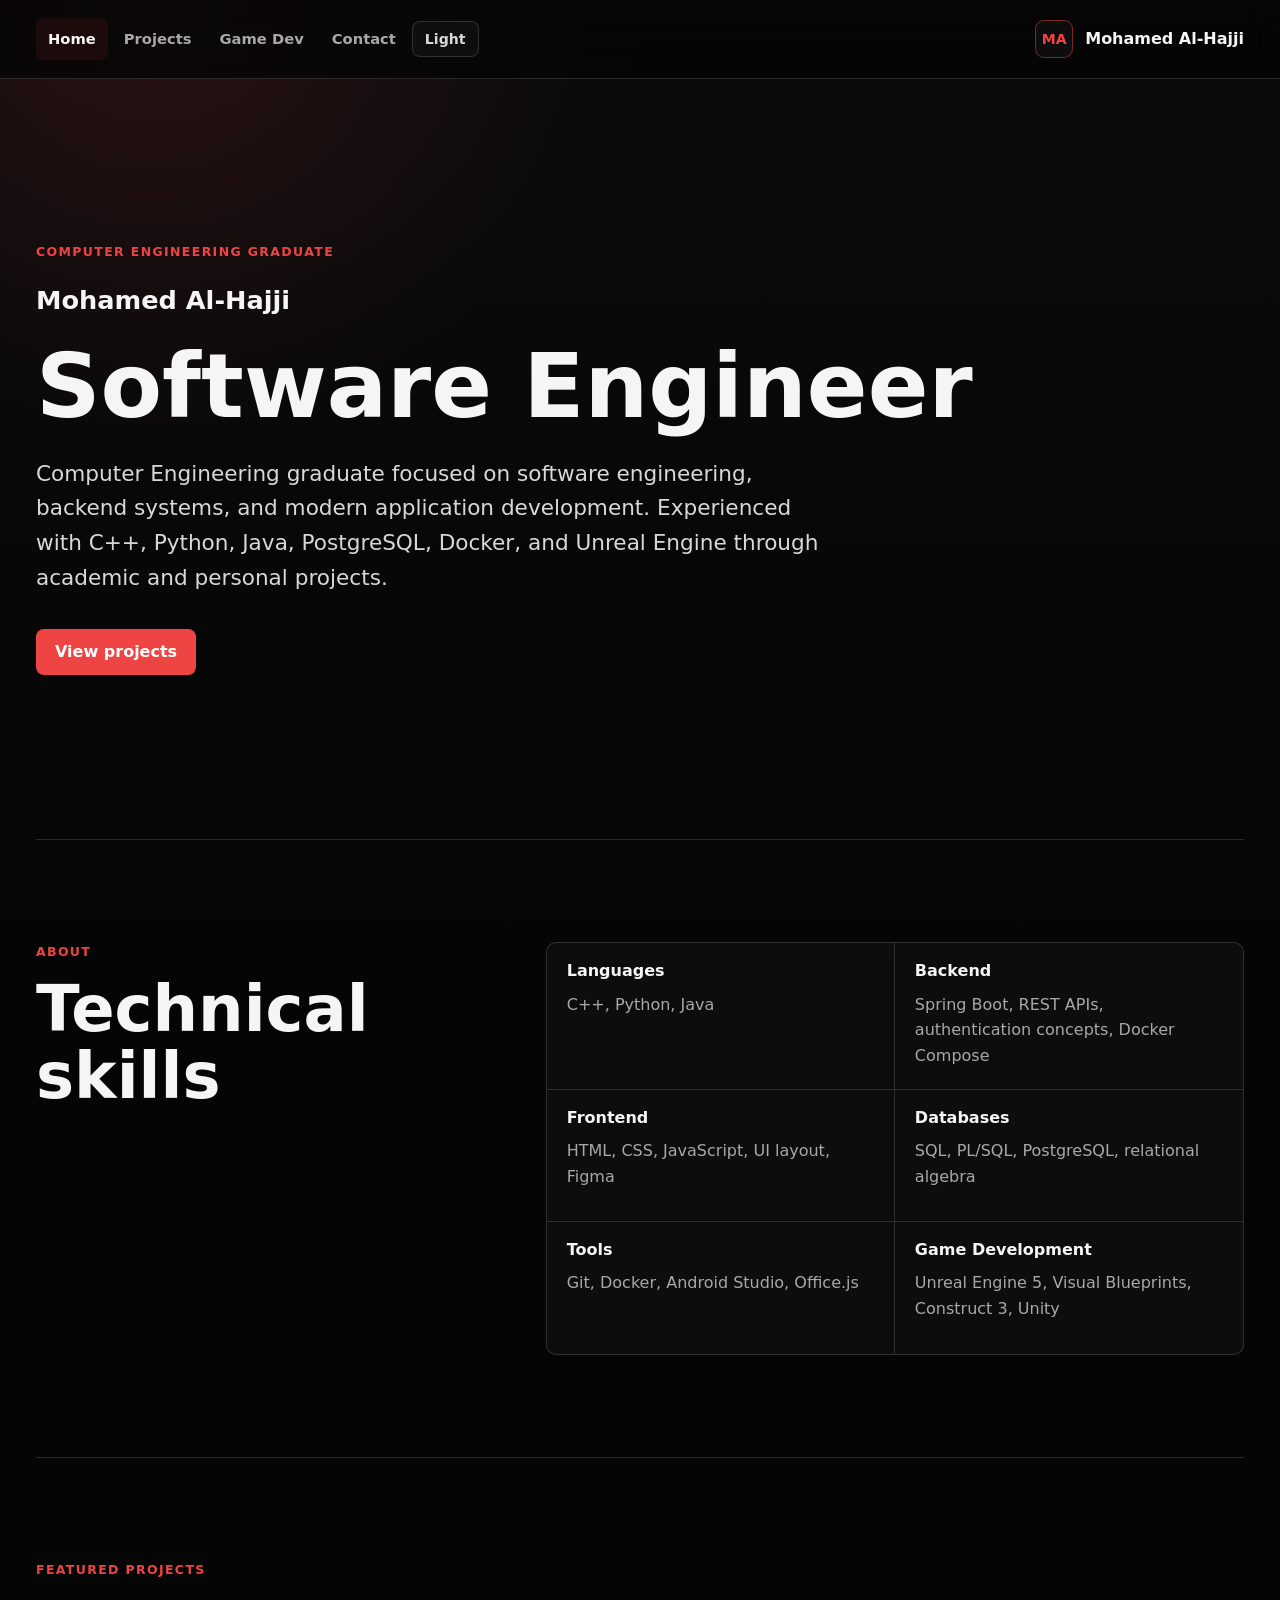
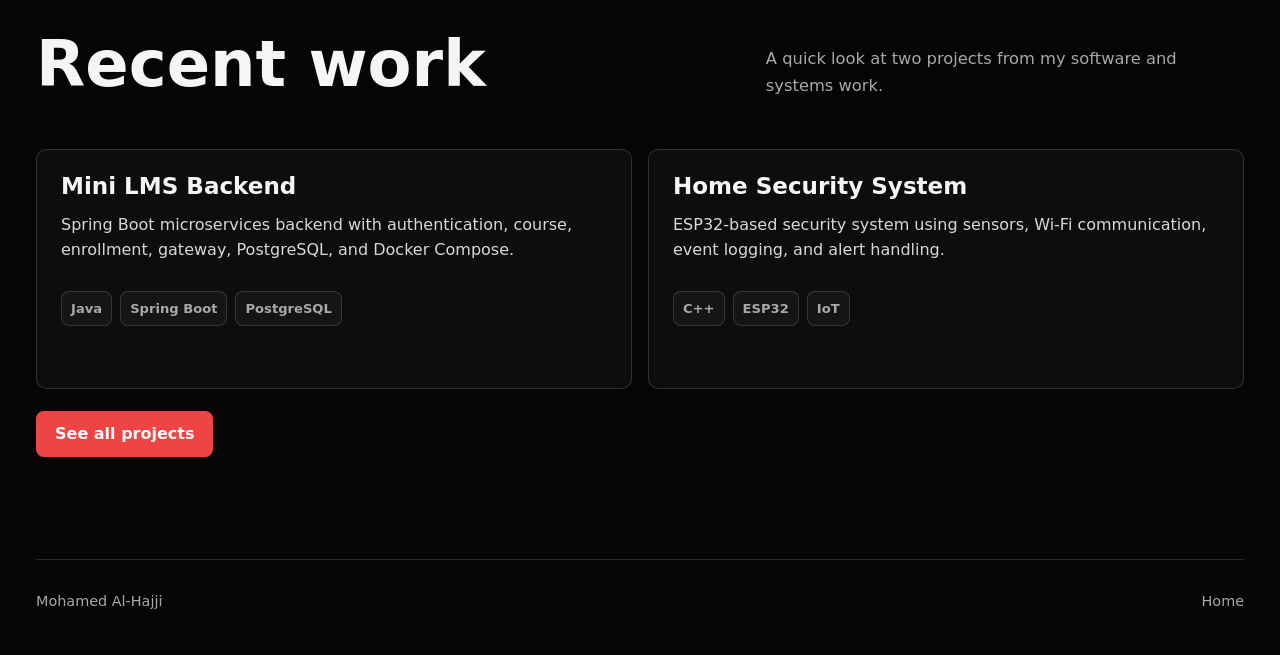
==== commit 09419ed2: "Swap header brand and nav positions" ====
--- a/index.html
+++ b/index.html
@@ -6,7 +6,7 @@
     <meta name="description" content="Mohamed Al-Hajji - Software Engineer portfolio." />
     <title>Mohamed Al-Hajji | Software Engineer</title>
     <link rel="icon" href="data:," />
-    <link rel="stylesheet" href="styles.css?v=20260521-4" />
+    <link rel="stylesheet" href="styles.css?v=20260610-1" />
 </head>
 <body>
     <header class="site-header">
--- a/styles.css
+++ b/styles.css
@@ -104,7 +104,7 @@
 .brand {
     display: inline-flex;
     align-items: center;
-    justify-self: start;
+    justify-self: end;
     gap: 12px;
     color: var(--text);
     font-weight: 760;
@@ -127,7 +127,7 @@
 .site-nav {
     display: flex;
     align-items: center;
-    justify-self: end;
+    justify-self: start;
     gap: 4px;
 }
 
@@ -1256,7 +1256,7 @@
 
     .nav-toggle {
         display: block;
-        justify-self: end;
+        justify-self: start;
     }
 
     .nav-toggle[aria-expanded="true"] span:first-child {
